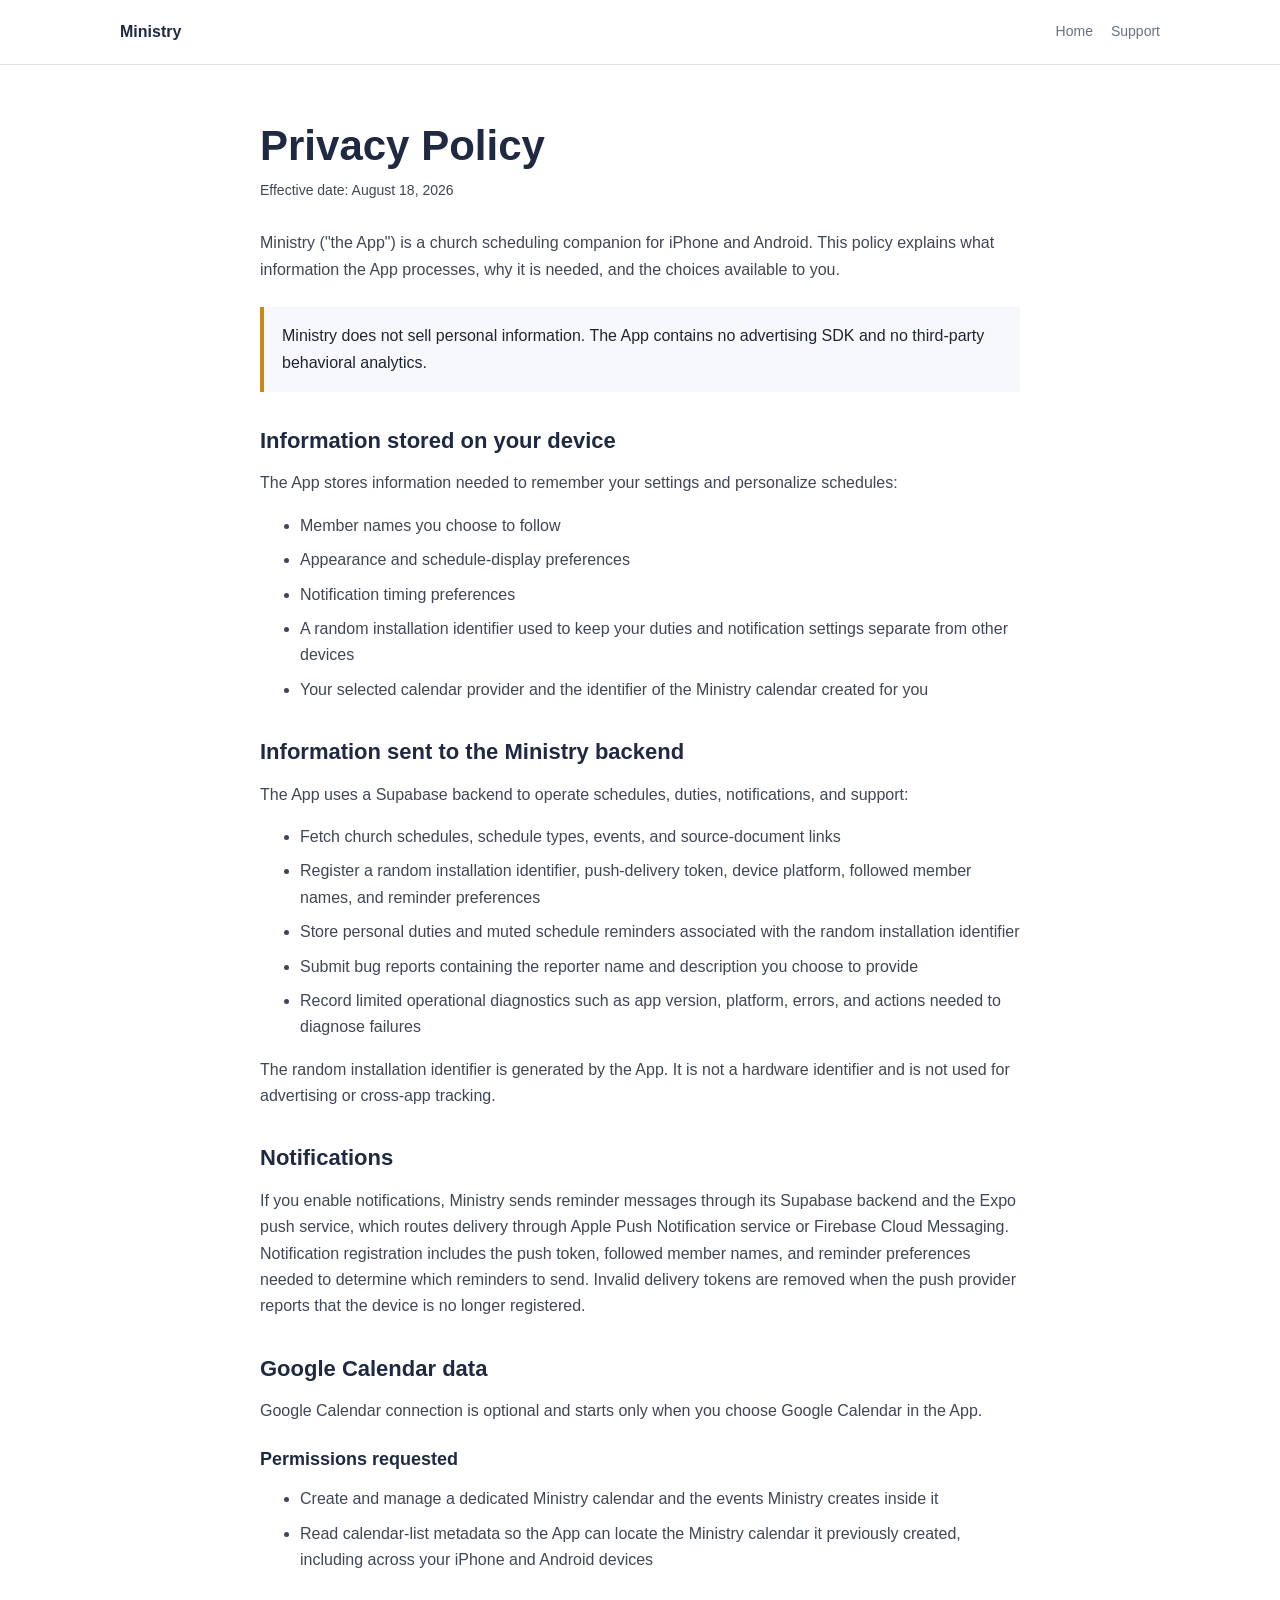
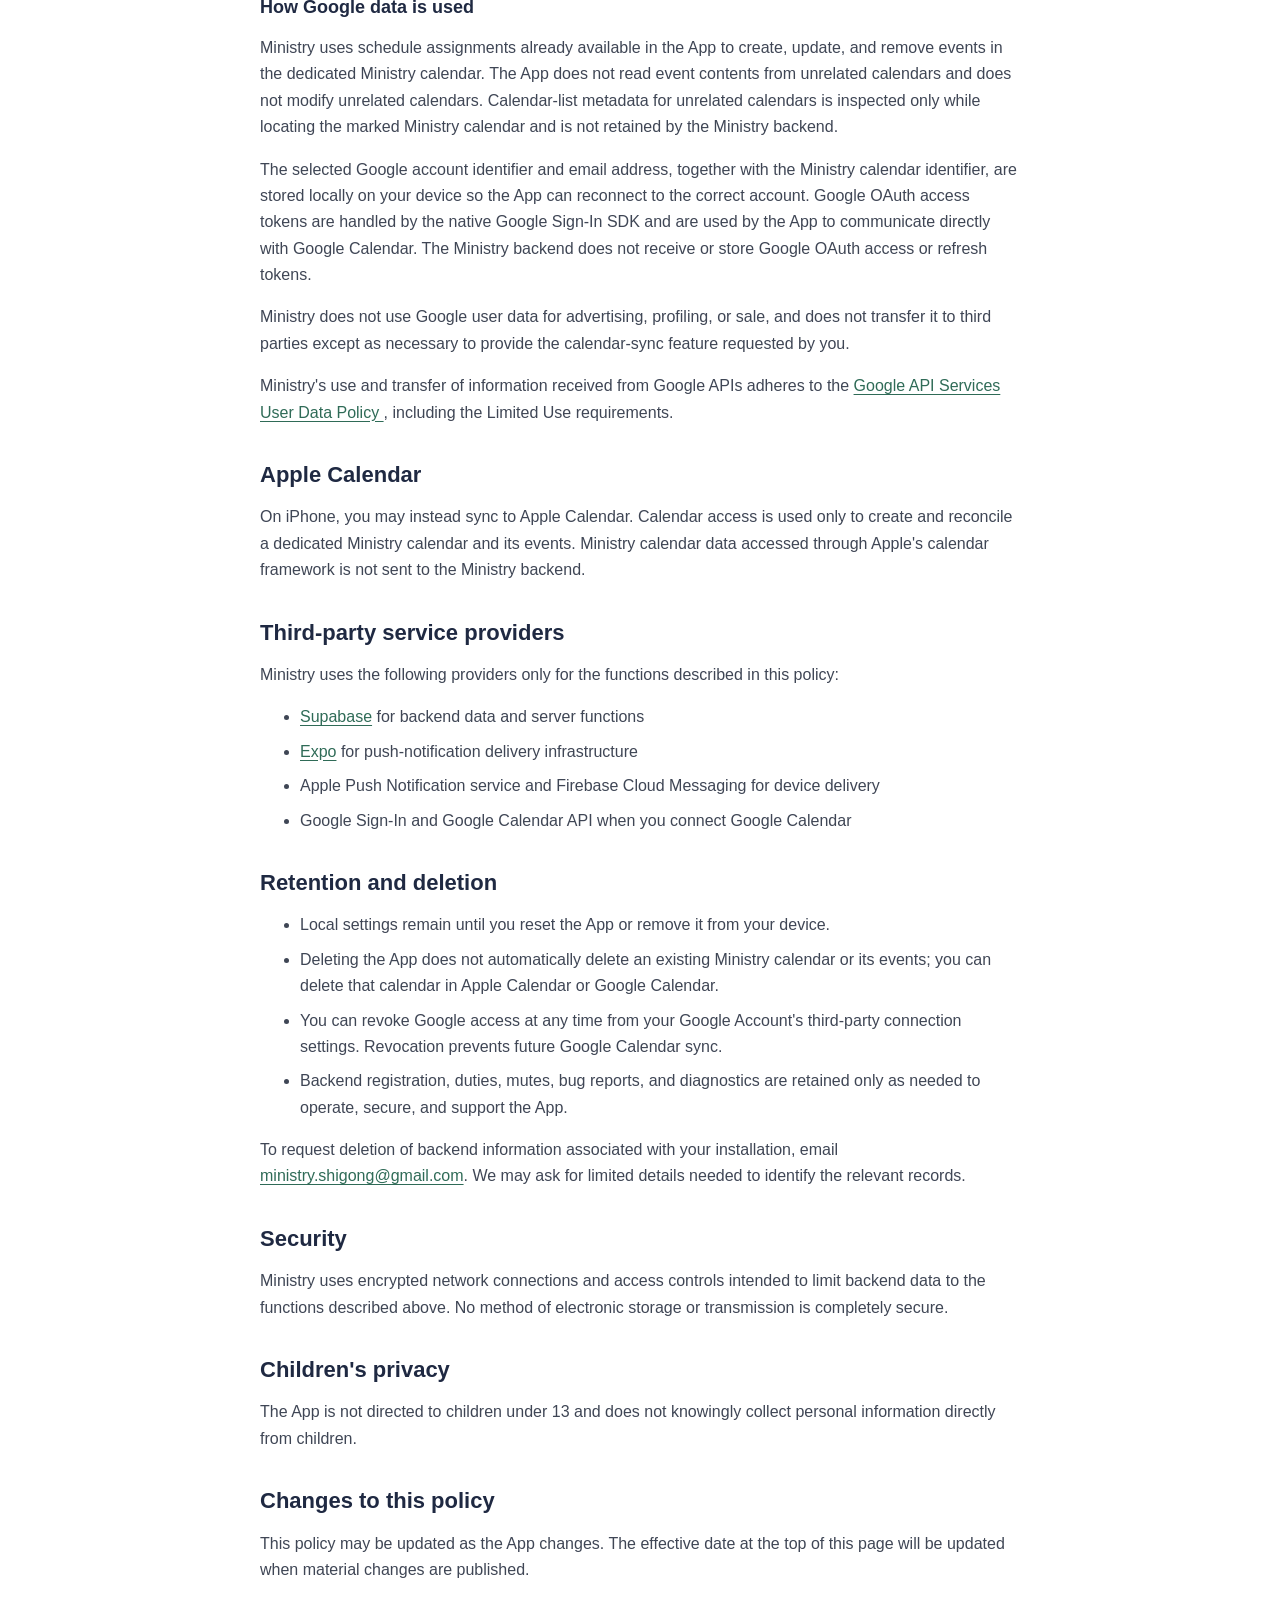
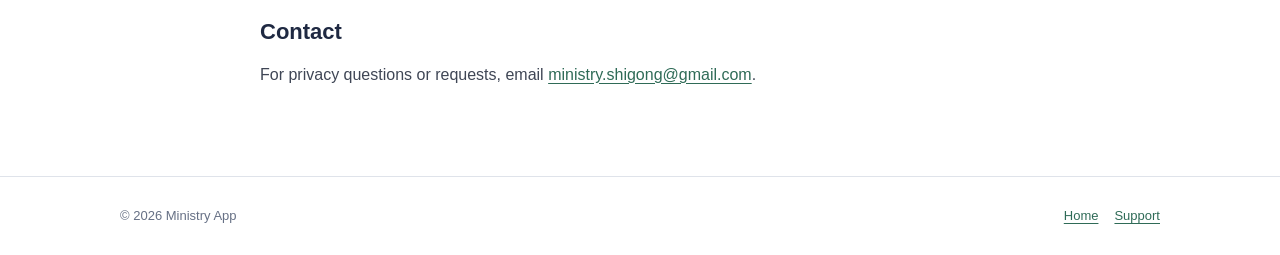
==== privacy/index.html @ 0b3a0c24 "Update Ministry privacy and support site" ====
<!doctype html>
<html lang="en">
  <head>
    <meta charset="UTF-8" />
    <meta name="viewport" content="width=device-width, initial-scale=1.0" />
    <meta
      name="description"
      content="Privacy policy for the Ministry mobile application."
    />
    <title>Ministry - Privacy Policy</title>
    <link rel="stylesheet" href="../styles.css" />
  </head>
  <body>
    <header class="site-header">
      <nav class="nav" aria-label="Primary navigation">
        <a class="brand" href="../">Ministry</a>
        <div class="nav-links">
          <a href="../">Home</a>
          <a href="../support/">Support</a>
        </div>
      </nav>
    </header>

    <main class="policy">
      <h1>Privacy Policy</h1>
      <p class="date">Effective date: August 18, 2026</p>

      <p>
        Ministry ("the App") is a church scheduling companion for iPhone and
        Android. This policy explains what information the App processes, why it
        is needed, and the choices available to you.
      </p>

      <div class="notice">
        Ministry does not sell personal information. The App contains no
        advertising SDK and no third-party behavioral analytics.
      </div>

      <h2>Information stored on your device</h2>
      <p>
        The App stores information needed to remember your settings and
        personalize schedules:
      </p>
      <ul>
        <li>Member names you choose to follow</li>
        <li>Appearance and schedule-display preferences</li>
        <li>Notification timing preferences</li>
        <li>
          A random installation identifier used to keep your duties and
          notification settings separate from other devices
        </li>
        <li>
          Your selected calendar provider and the identifier of the Ministry
          calendar created for you
        </li>
      </ul>

      <h2>Information sent to the Ministry backend</h2>
      <p>
        The App uses a Supabase backend to operate schedules, duties,
        notifications, and support:
      </p>
      <ul>
        <li>
          Fetch church schedules, schedule types, events, and source-document
          links
        </li>
        <li>
          Register a random installation identifier, push-delivery token, device
          platform, followed member names, and reminder preferences
        </li>
        <li>
          Store personal duties and muted schedule reminders associated with the
          random installation identifier
        </li>
        <li>
          Submit bug reports containing the reporter name and description you
          choose to provide
        </li>
        <li>
          Record limited operational diagnostics such as app version, platform,
          errors, and actions needed to diagnose failures
        </li>
      </ul>
      <p>
        The random installation identifier is generated by the App. It is not a
        hardware identifier and is not used for advertising or cross-app
        tracking.
      </p>

      <h2>Notifications</h2>
      <p>
        If you enable notifications, Ministry sends reminder messages through
        its Supabase backend and the Expo push service, which routes delivery
        through Apple Push Notification service or Firebase Cloud Messaging.
        Notification registration includes the push token, followed member
        names, and reminder preferences needed to determine which reminders to
        send. Invalid delivery tokens are removed when the push provider reports
        that the device is no longer registered.
      </p>

      <h2>Google Calendar data</h2>
      <p>
        Google Calendar connection is optional and starts only when you choose
        Google Calendar in the App.
      </p>

      <h3>Permissions requested</h3>
      <ul>
        <li>
          Create and manage a dedicated Ministry calendar and the events
          Ministry creates inside it
        </li>
        <li>
          Read calendar-list metadata so the App can locate the Ministry
          calendar it previously created, including across your iPhone and
          Android devices
        </li>
      </ul>

      <h3>How Google data is used</h3>
      <p>
        Ministry uses schedule assignments already available in the App to
        create, update, and remove events in the dedicated Ministry calendar.
        The App does not read event contents from unrelated calendars and does
        not modify unrelated calendars. Calendar-list metadata for unrelated
        calendars is inspected only while locating the marked Ministry calendar
        and is not retained by the Ministry backend.
      </p>
      <p>
        The selected Google account identifier and email address, together with
        the Ministry calendar identifier, are stored locally on your device so
        the App can reconnect to the correct account. Google OAuth access tokens
        are handled by the native Google Sign-In SDK and are used by the App to
        communicate directly with Google Calendar. The Ministry backend does not
        receive or store Google OAuth access or refresh tokens.
      </p>
      <p>
        Ministry does not use Google user data for advertising, profiling, or
        sale, and does not transfer it to third parties except as necessary to
        provide the calendar-sync feature requested by you.
      </p>
      <p>
        Ministry's use and transfer of information received from Google APIs
        adheres to the
        <a
          href="https://developers.google.com/terms/api-services-user-data-policy"
        >
          Google API Services User Data Policy </a
        >, including the Limited Use requirements.
      </p>

      <h2>Apple Calendar</h2>
      <p>
        On iPhone, you may instead sync to Apple Calendar. Calendar access is
        used only to create and reconcile a dedicated Ministry calendar and its
        events. Ministry calendar data accessed through Apple's calendar
        framework is not sent to the Ministry backend.
      </p>

      <h2>Third-party service providers</h2>
      <p>
        Ministry uses the following providers only for the functions described
        in this policy:
      </p>
      <ul>
        <li>
          <a href="https://supabase.com/privacy">Supabase</a> for backend data
          and server functions
        </li>
        <li>
          <a href="https://expo.dev/privacy">Expo</a> for push-notification
          delivery infrastructure
        </li>
        <li>
          Apple Push Notification service and Firebase Cloud Messaging for
          device delivery
        </li>
        <li>
          Google Sign-In and Google Calendar API when you connect Google
          Calendar
        </li>
      </ul>

      <h2>Retention and deletion</h2>
      <ul>
        <li>
          Local settings remain until you reset the App or remove it from your
          device.
        </li>
        <li>
          Deleting the App does not automatically delete an existing Ministry
          calendar or its events; you can delete that calendar in Apple Calendar
          or Google Calendar.
        </li>
        <li>
          You can revoke Google access at any time from your Google Account's
          third-party connection settings. Revocation prevents future Google
          Calendar sync.
        </li>
        <li>
          Backend registration, duties, mutes, bug reports, and diagnostics are
          retained only as needed to operate, secure, and support the App.
        </li>
      </ul>
      <p>
        To request deletion of backend information associated with your
        installation, email
        <a href="mailto:ministry.shigong@gmail.com"
          >ministry.shigong@gmail.com</a
        >. We may ask for limited details needed to identify the relevant
        records.
      </p>

      <h2>Security</h2>
      <p>
        Ministry uses encrypted network connections and access controls intended
        to limit backend data to the functions described above. No method of
        electronic storage or transmission is completely secure.
      </p>

      <h2>Children's privacy</h2>
      <p>
        The App is not directed to children under 13 and does not knowingly
        collect personal information directly from children.
      </p>

      <h2>Changes to this policy</h2>
      <p>
        This policy may be updated as the App changes. The effective date at the
        top of this page will be updated when material changes are published.
      </p>

      <h2>Contact</h2>
      <p>
        For privacy questions or requests, email
        <a href="mailto:ministry.shigong@gmail.com"
          >ministry.shigong@gmail.com</a
        >.
      </p>
    </main>

    <footer class="site-footer">
      <div class="footer-inner">
        <span>&copy; 2026 Ministry App</span>
        <div class="footer-links">
          <a href="../">Home</a>
          <a href="../support/">Support</a>
        </div>
      </div>
    </footer>
  </body>
</html>
---- styles.css ----
:root {
  color-scheme: light;
  --navy: #1f2942;
  --ink: #202534;
  --muted: #667085;
  --line: #dfe3ea;
  --surface: #f6f8fb;
  --green: #2f6b57;
  --gold: #c88a12;
  --white: #ffffff;
}

* {
  box-sizing: border-box;
}

html {
  scroll-behavior: smooth;
}

body {
  margin: 0;
  color: var(--ink);
  background: var(--white);
  font-family: -apple-system, BlinkMacSystemFont, "Segoe UI", sans-serif;
  line-height: 1.65;
}

a {
  color: var(--green);
  text-underline-offset: 3px;
}

img {
  display: block;
  max-width: 100%;
}

.site-header {
  border-bottom: 1px solid var(--line);
  background: var(--white);
}

.nav {
  width: min(1040px, calc(100% - 32px));
  min-height: 64px;
  margin: 0 auto;
  display: flex;
  align-items: center;
  justify-content: space-between;
  gap: 24px;
}

.brand {
  color: var(--navy);
  font-weight: 700;
  text-decoration: none;
}

.nav-links {
  display: flex;
  flex-wrap: wrap;
  gap: 18px;
  font-size: 14px;
}

.nav-links a {
  color: var(--muted);
  text-decoration: none;
}

.nav-links a:hover,
.nav-links a:focus-visible {
  color: var(--navy);
  text-decoration: underline;
}

.hero {
  width: min(1040px, calc(100% - 32px));
  min-height: 460px;
  margin: 0 auto;
  padding: 72px 0 56px;
  display: grid;
  align-content: center;
  grid-template-columns: minmax(0, 1fr) 180px;
  gap: 64px;
}

.hero-icon {
  width: 160px;
  height: 160px;
  align-self: center;
  justify-self: end;
}

.eyebrow {
  margin: 0 0 10px;
  color: var(--green);
  font-size: 14px;
  font-weight: 700;
  text-transform: uppercase;
}

h1,
h2,
h3 {
  color: var(--navy);
  line-height: 1.2;
}

h1 {
  margin: 0;
  font-size: clamp(42px, 8vw, 72px);
  letter-spacing: 0;
}

h2 {
  margin: 0 0 16px;
  font-size: 28px;
}

h3 {
  margin: 0 0 8px;
  font-size: 18px;
}

.hero-copy {
  max-width: 660px;
  margin: 18px 0 0;
  color: #41485a;
  font-size: 20px;
}

.actions {
  margin-top: 28px;
  display: flex;
  flex-wrap: wrap;
  gap: 12px;
}

.button {
  min-height: 44px;
  padding: 10px 16px;
  display: inline-flex;
  align-items: center;
  justify-content: center;
  border: 1px solid var(--navy);
  border-radius: 6px;
  color: var(--white);
  background: var(--navy);
  font-weight: 650;
  text-decoration: none;
}

.button.secondary {
  color: var(--navy);
  background: var(--white);
}

.band {
  padding: 64px 0;
  border-top: 1px solid var(--line);
}

.band.alt {
  background: var(--surface);
}

.container {
  width: min(1040px, calc(100% - 32px));
  margin: 0 auto;
}

.section-intro {
  max-width: 700px;
  margin: 0 0 28px;
  color: var(--muted);
}

.feature-grid {
  display: grid;
  grid-template-columns: repeat(3, minmax(0, 1fr));
  gap: 16px;
}

.feature {
  min-height: 150px;
  padding: 20px;
  border: 1px solid var(--line);
  border-radius: 8px;
  background: var(--white);
}

.feature p {
  margin: 0;
  color: #4c5363;
}

.policy {
  width: min(760px, calc(100% - 32px));
  margin: 0 auto;
  padding: 56px 0 72px;
}

.policy h1 {
  font-size: 42px;
}

.policy h2 {
  margin-top: 36px;
  font-size: 22px;
}

.policy h3 {
  margin-top: 24px;
}

.policy p,
.policy li {
  color: #3f4655;
}

.policy li + li {
  margin-top: 8px;
}

.date {
  margin: 8px 0 28px;
  color: var(--muted);
  font-size: 14px;
}

.notice {
  margin: 24px 0;
  padding: 16px 18px;
  border-left: 4px solid var(--gold);
  background: var(--surface);
}

details {
  margin: 12px 0;
  border: 1px solid var(--line);
  border-radius: 8px;
  background: var(--white);
}

details summary {
  padding: 14px 16px;
  cursor: pointer;
  color: var(--navy);
  font-weight: 650;
}

details .answer {
  padding: 0 16px 16px;
  color: #464d5c;
}

.support-block {
  margin: 28px 0;
  padding: 20px;
  border: 1px solid var(--line);
  border-radius: 8px;
  background: var(--surface);
}

.support-block p {
  margin-bottom: 0;
}

.site-footer {
  padding: 28px 0;
  border-top: 1px solid var(--line);
  color: var(--muted);
  font-size: 13px;
}

.footer-inner {
  width: min(1040px, calc(100% - 32px));
  margin: 0 auto;
  display: flex;
  flex-wrap: wrap;
  justify-content: space-between;
  gap: 12px 24px;
}

.footer-links {
  display: flex;
  flex-wrap: wrap;
  gap: 16px;
}

@media (max-width: 720px) {
  .nav {
    align-items: flex-start;
    padding: 16px 0;
    flex-direction: column;
    gap: 8px;
  }

  .hero {
    min-height: 520px;
    padding-top: 48px;
    grid-template-columns: 1fr;
    gap: 32px;
  }

  .hero-icon {
    width: 112px;
    height: 112px;
    justify-self: start;
    grid-row: 1;
  }

  .hero-content {
    grid-row: 2;
  }

  .feature-grid {
    grid-template-columns: 1fr;
  }
}
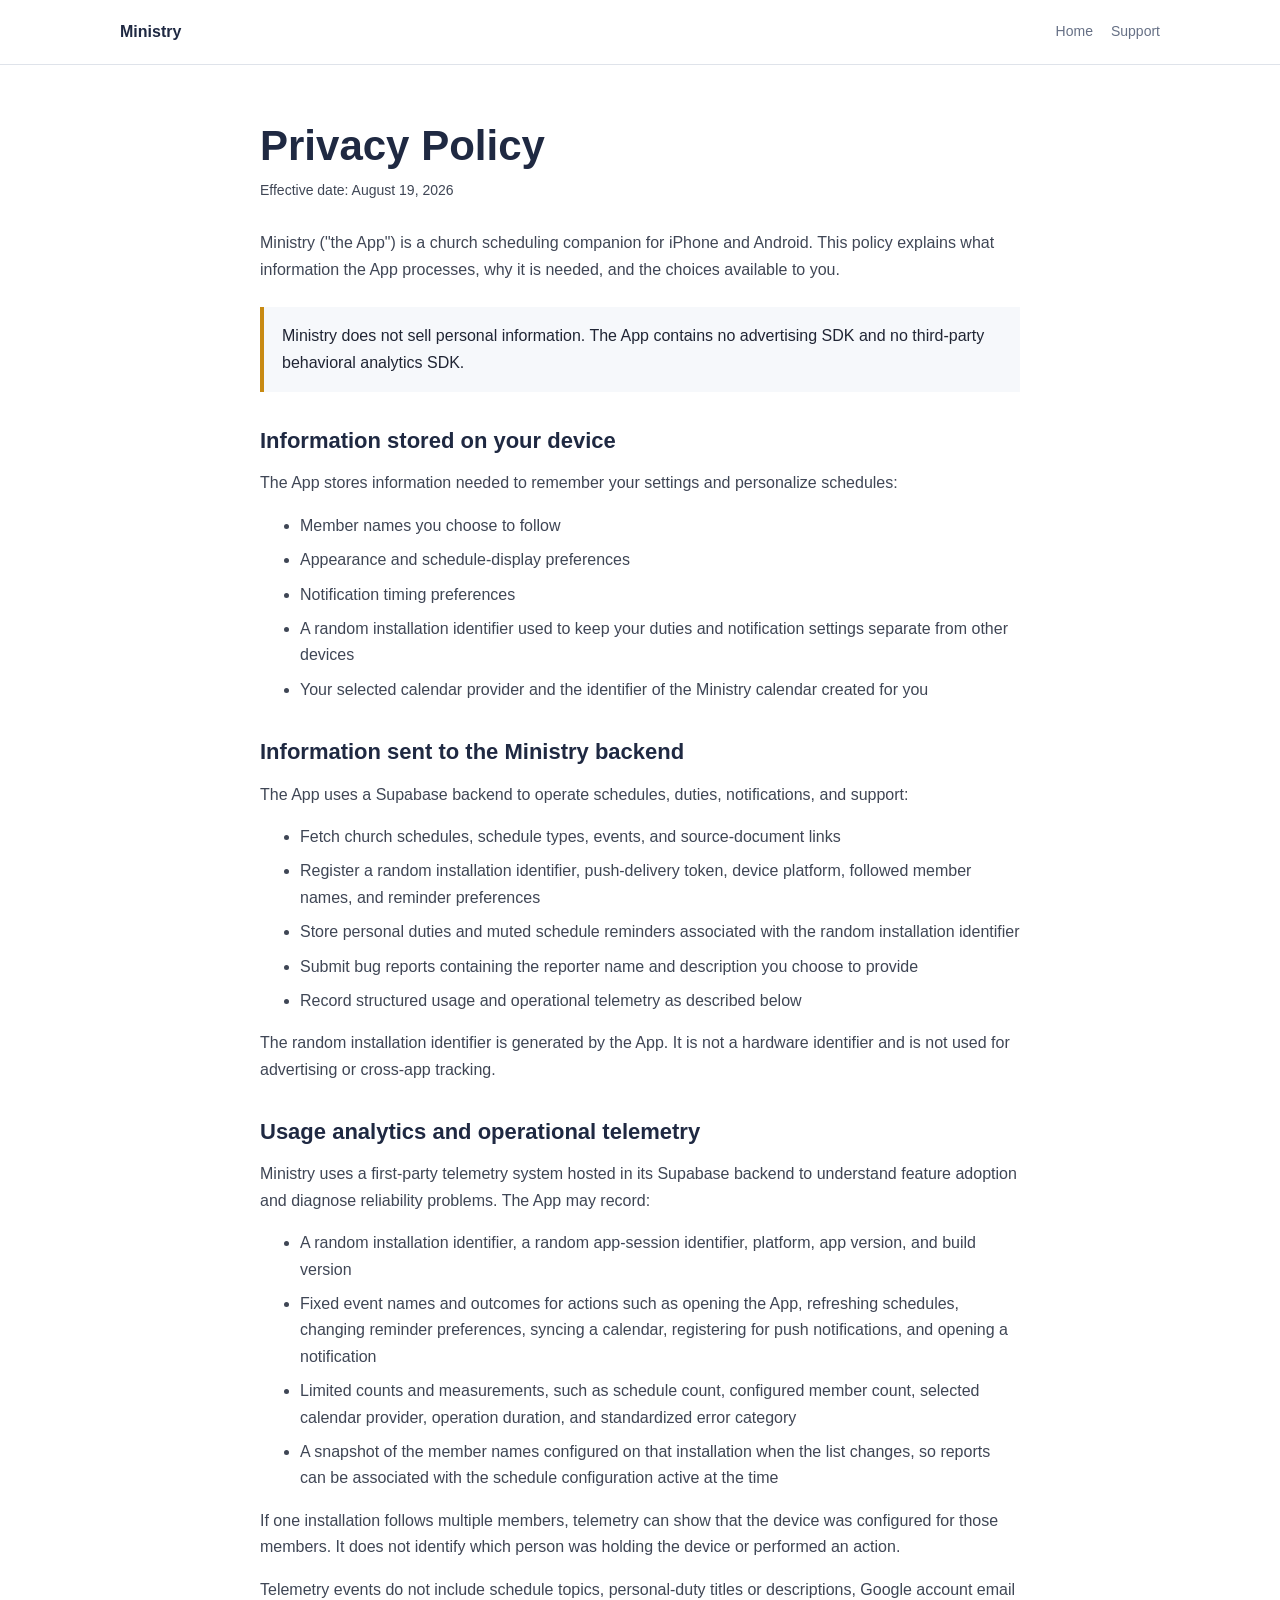
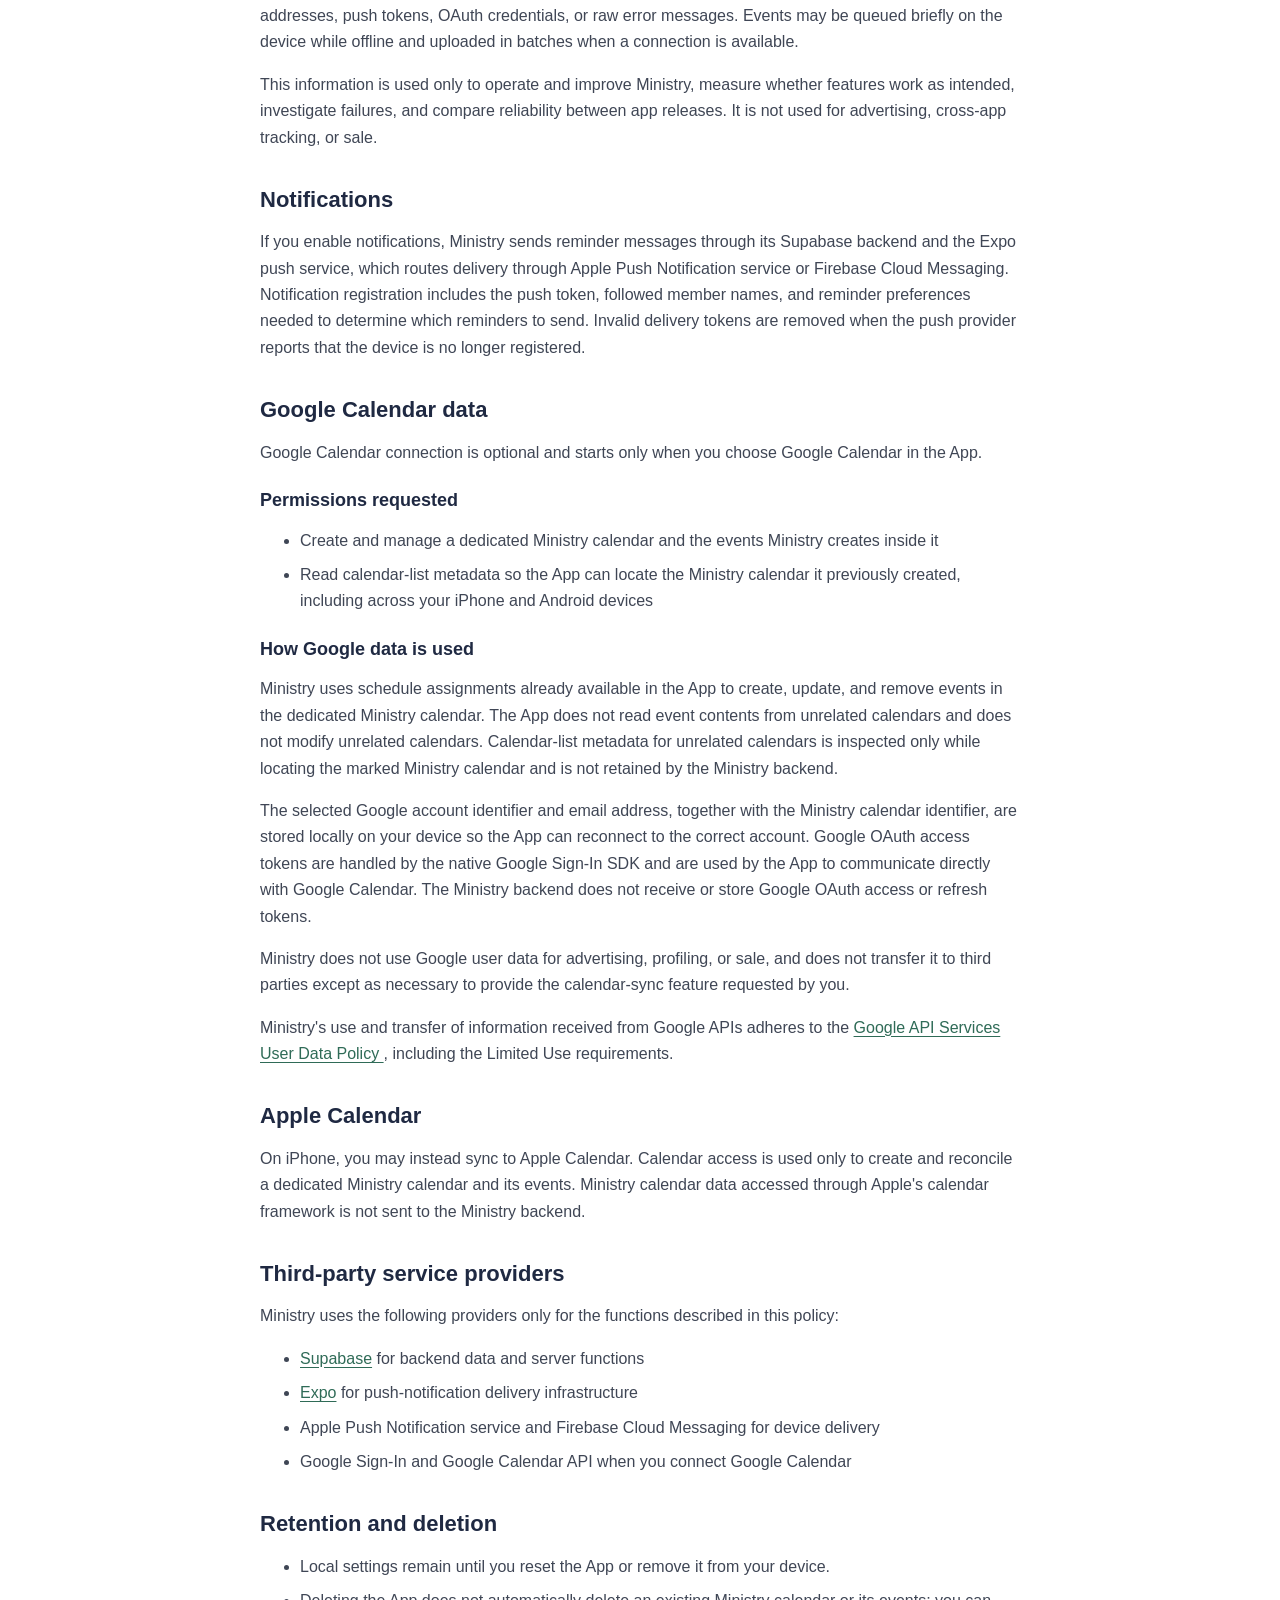
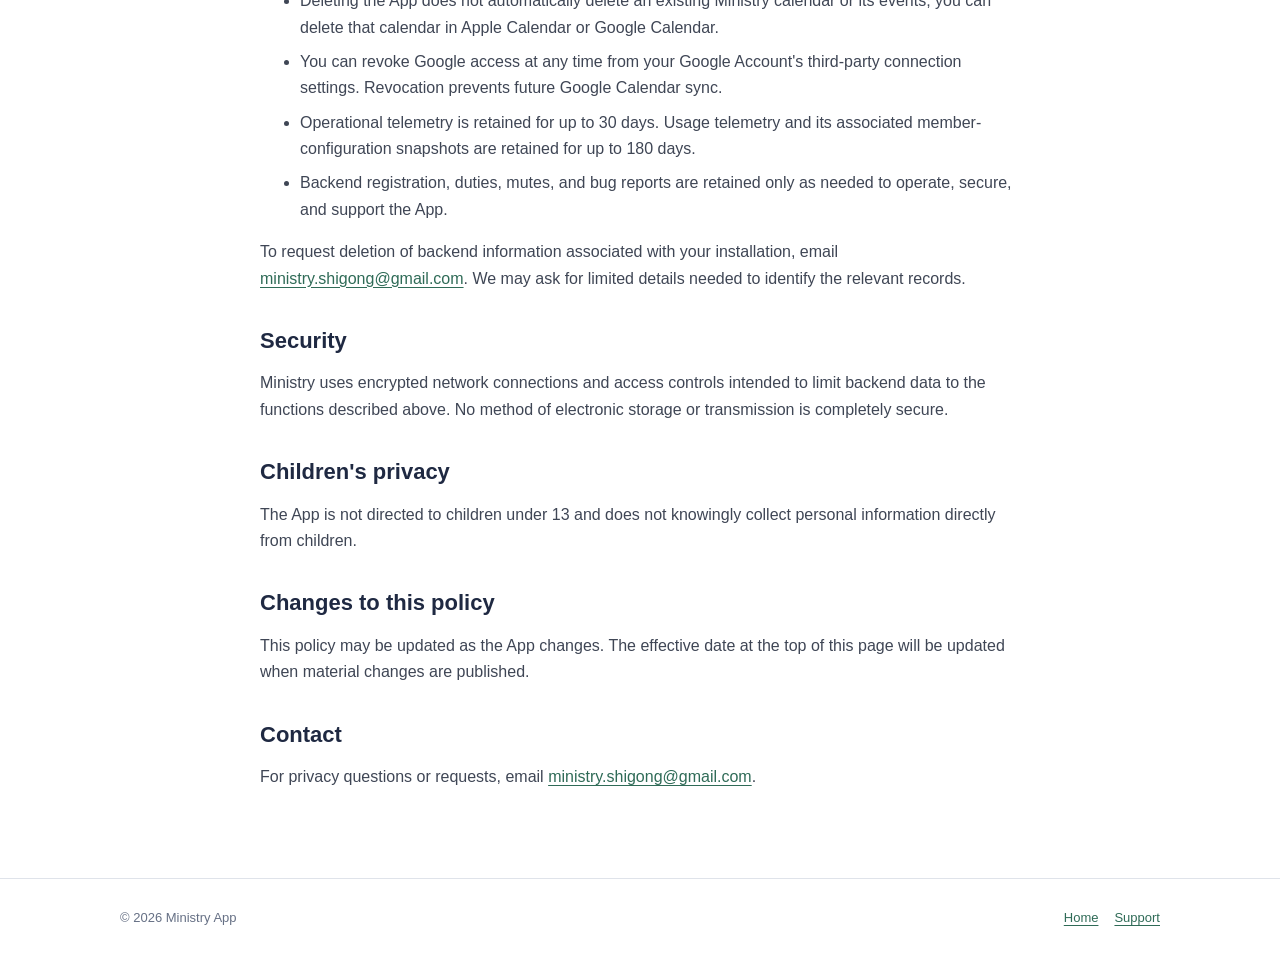
==== commit 0dadb680: "Update privacy policy for app telemetry" ====
--- a/privacy/index.html
+++ b/privacy/index.html
@@ -23,7 +23,7 @@
 
     <main class="policy">
       <h1>Privacy Policy</h1>
-      <p class="date">Effective date: August 18, 2026</p>
+      <p class="date">Effective date: August 19, 2026</p>
 
       <p>
         Ministry ("the App") is a church scheduling companion for iPhone and
@@ -33,7 +33,7 @@
 
       <div class="notice">
         Ministry does not sell personal information. The App contains no
-        advertising SDK and no third-party behavioral analytics.
+        advertising SDK and no third-party behavioral analytics SDK.
       </div>
 
       <h2>Information stored on your device</h2>
@@ -78,14 +78,60 @@
           choose to provide
         </li>
         <li>
-          Record limited operational diagnostics such as app version, platform,
-          errors, and actions needed to diagnose failures
+          Record structured usage and operational telemetry as described below
         </li>
       </ul>
       <p>
         The random installation identifier is generated by the App. It is not a
         hardware identifier and is not used for advertising or cross-app
         tracking.
+      </p>
+
+      <h2>Usage analytics and operational telemetry</h2>
+      <p>
+        Ministry uses a first-party telemetry system hosted in its Supabase
+        backend to understand feature adoption and diagnose reliability
+        problems. The App may record:
+      </p>
+      <ul>
+        <li>
+          A random installation identifier, a random app-session identifier,
+          platform, app version, and build version
+        </li>
+        <li>
+          Fixed event names and outcomes for actions such as opening the App,
+          refreshing schedules, changing reminder preferences, syncing a
+          calendar, registering for push notifications, and opening a
+          notification
+        </li>
+        <li>
+          Limited counts and measurements, such as schedule count, configured
+          member count, selected calendar provider, operation duration, and
+          standardized error category
+        </li>
+        <li>
+          A snapshot of the member names configured on that installation when
+          the list changes, so reports can be associated with the schedule
+          configuration active at the time
+        </li>
+      </ul>
+      <p>
+        If one installation follows multiple members, telemetry can show that
+        the device was configured for those members. It does not identify which
+        person was holding the device or performed an action.
+      </p>
+      <p>
+        Telemetry events do not include schedule topics, personal-duty titles or
+        descriptions, Google account email addresses, push tokens, OAuth
+        credentials, or raw error messages. Events may be queued briefly on the
+        device while offline and uploaded in batches when a connection is
+        available.
+      </p>
+      <p>
+        This information is used only to operate and improve Ministry, measure
+        whether features work as intended, investigate failures, and compare
+        reliability between app releases. It is not used for advertising,
+        cross-app tracking, or sale.
       </p>
 
       <h2>Notifications</h2>
@@ -199,8 +245,13 @@
           Calendar sync.
         </li>
         <li>
-          Backend registration, duties, mutes, bug reports, and diagnostics are
-          retained only as needed to operate, secure, and support the App.
+          Operational telemetry is retained for up to 30 days. Usage telemetry
+          and its associated member-configuration snapshots are retained for up
+          to 180 days.
+        </li>
+        <li>
+          Backend registration, duties, mutes, and bug reports are retained only
+          as needed to operate, secure, and support the App.
         </li>
       </ul>
       <p>
